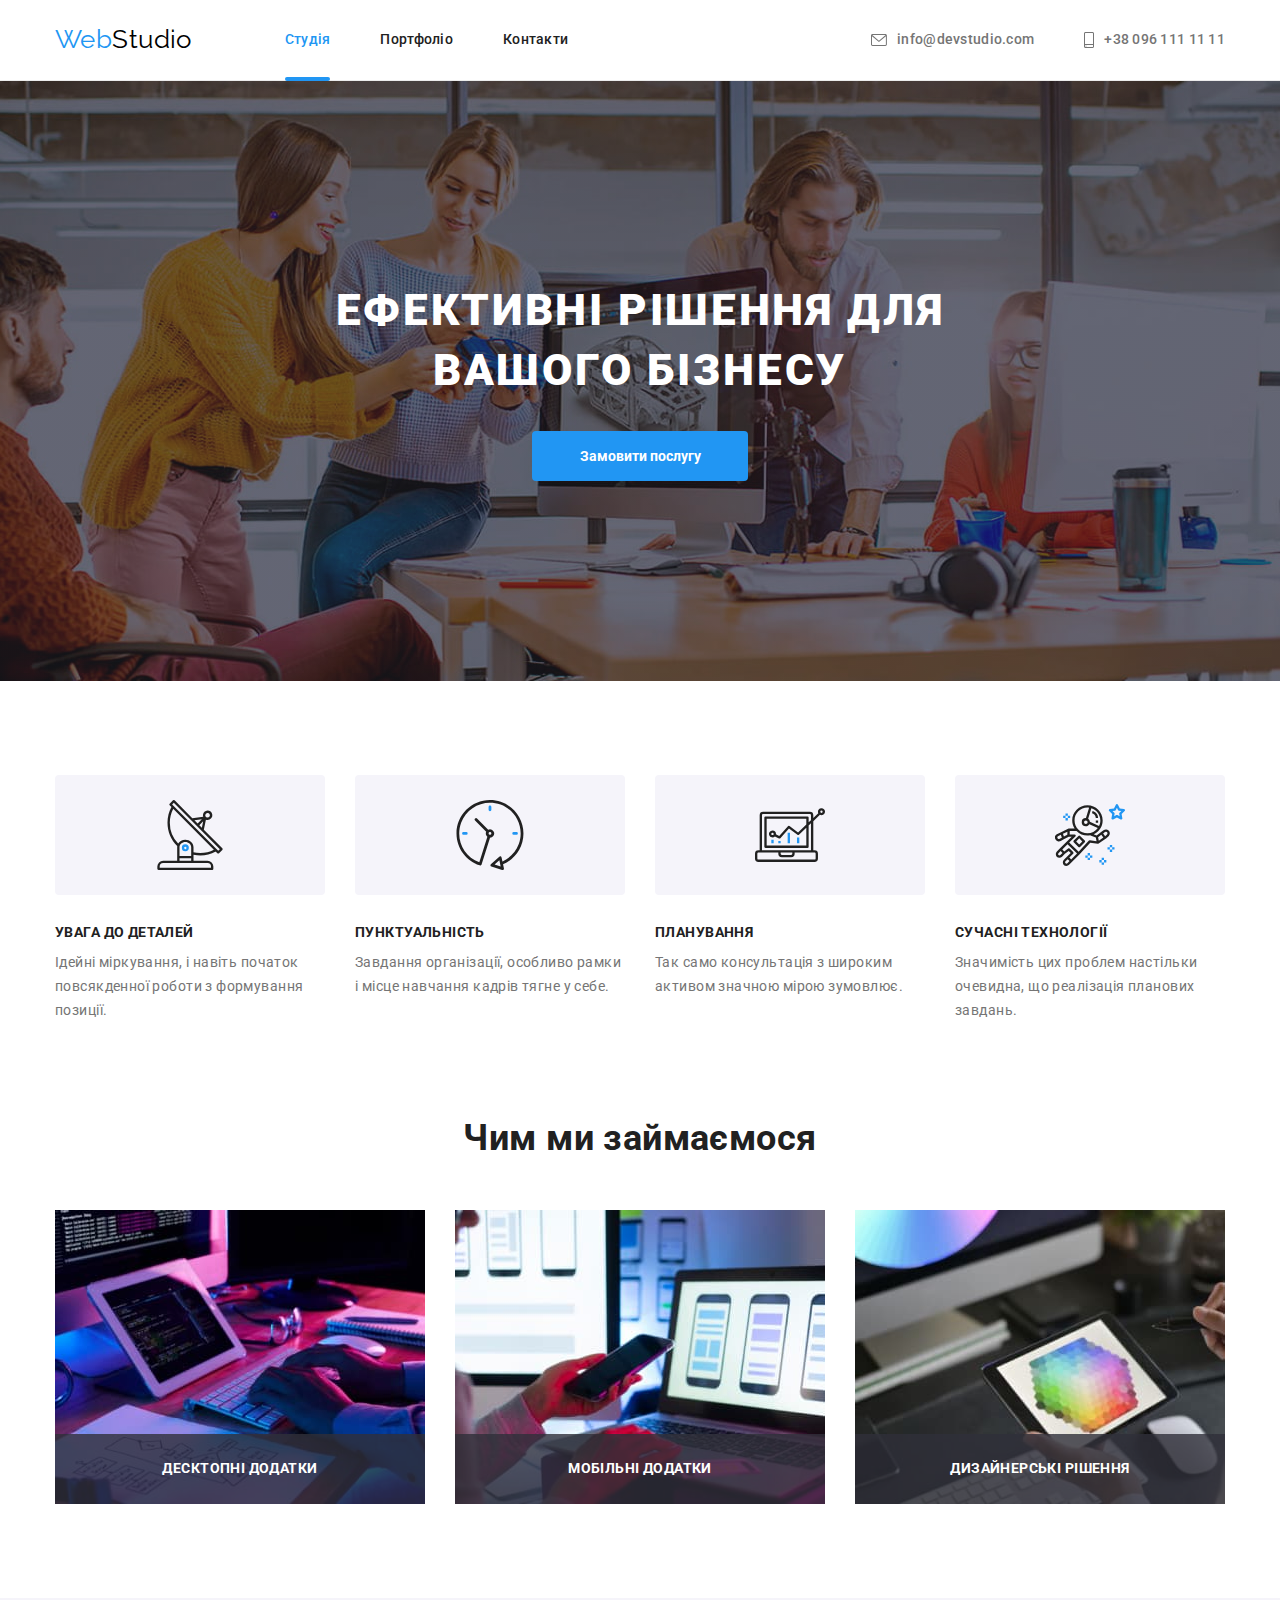
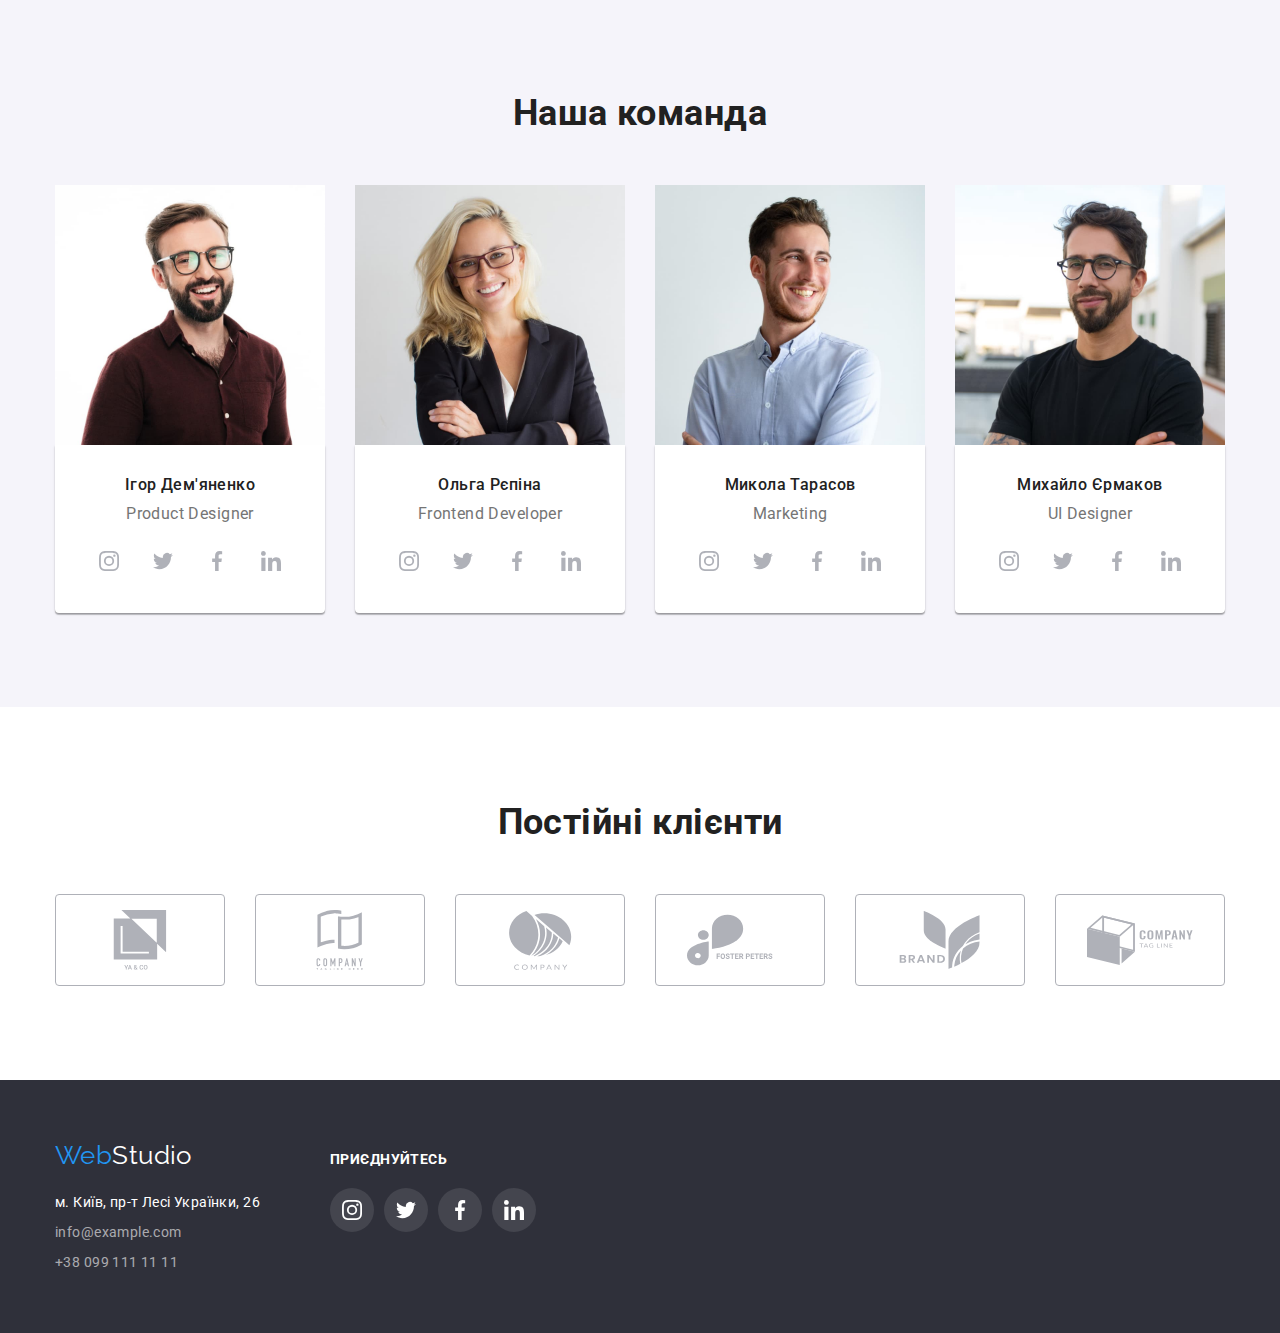
==== index.html @ 0e6f574f "Add previous work" ====
<!DOCTYPE html>
<html lang="uk">

<head>
    <meta charset="UTF-8">
    <meta http-equiv="X-UA-Compatible" content="IE=edge">
    <meta name="viewport" content="width=device-width, initial-scale=1.0">
    <title>Студія</title>
    <link
        href="https://fonts.googleapis.com/css2?family=Raleway:wght@700&family=Roboto:wght@400;500;700;900&display=swap"
        rel="stylesheet" />
    <link rel="stylesheet"
        href="https://cdnjs.cloudflare.com/ajax/libs/modern-normalize/1.1.0/modern-normalize.min.css">
    <link rel="stylesheet" href="./css/styles.css" />
</head>

<body>
    <header>
        <div class="container header">
            <nav class="main-nav">
                <a class="logo" href="./index.html"><span class="accent">Web</span>Studio</a>
                <ul class="site-nav list">
                    <li class="item"><a class="link current" href="./index.html">Студія</a></li>
                    <li class="item"><a class="link" href="./portfolio.html">Портфоліо</a></li>
                    <li class="item"><a class="link" href="">Контакти</a></li>
                </ul>
            </nav>
            <ul class="contacts list">
                <li class="item">
                    <a class="link" href="mailto:info@devstudio.com">
                        <svg class="contacts-icon" width="16" height="12">
                            <use href="./images/icons.svg#envelope"></use>
                        </svg>
                        info@devstudio.com
                    </a>
                </li>
                <li class="item">
                    <a class="link" href="tel:+380961111111">
                        <svg class="contacts-icon" width="10" height="16">
                            <use href="./images/icons.svg#smartphone"></use>
                        </svg>
                        +38 096 111 11 11
                    </a>
                </li>
            </ul>
        </div>
    </header>
    <main>
        <!-- Hero -->
        <section class="section hero">
            <div class="container">
                <h1 class="hero-title">Ефективні рішення для вашого бізнесу</h1>
                <button data-modal-open type="button" class="button primary">Замовити послугу</button>
            </div>
            <div class="backdrop is-hidden" data-modal>
                <div class="modal">
                    <button data-modal-close type="button" class="button-close">
                        <svg class="modal-close" width="11" height="11">
                            <use href="./images/icons.svg#Vector"></use>
                        </svg>
                    </button>
                </div>
            </div>
        </section>
        <!-- Features -->
        <section class="section">
            <div class="container">
                <h2 class="hidden">Особливості</h2>
                <ul class="features-list list">
                    <li class="item">
                        <div class="features-list icon-box">
                            <svg class="features-list icon" width="70" height="70">
                                <use href="./images/icons.svg#antenna"></use>
                            </svg>
                        </div>
                        <h3 class="title">УВАГА ДО ДЕТАЛЕЙ</h3>
                        <p class="text">Ідейні міркування, і навіть початок повсякденної роботи з формування позиції.
                        </p>
                    </li>
                    <li class="item">
                        <div class="features-list icon-box">
                            <svg class="features-list icon" width="70" height="70">
                                <use href="./images/icons.svg#clock"></use>
                            </svg>
                        </div>
                        <h3 class="title">ПУНКТУАЛЬНІСТЬ</h3>
                        <p class="text">Завдання організації, особливо рамки і місце навчання кадрів тягне у себе.</p>
                    </li>
                    <li class="item">
                        <div class="features-list icon-box">
                            <svg class="features-list icon" width="70" height="70">
                                <use href="./images/icons.svg#diagram"></use>
                            </svg>
                        </div>
                        <h3 class="title">ПЛАНУВАННЯ</h3>
                        <p class="text">Так само консультація з широким активом значною мірою зумовлює.</p>
                    </li>
                    <li class="item">
                        <div class="features-list icon-box">
                            <svg class="features-list icon" width="70" height="70">
                                <use href="./images/icons.svg#astronaut"></use>
                            </svg>
                        </div>
                        <h3 class="title">СУЧАСНІ ТЕХНОЛОГІЇ</h3>
                        <p class="text">Значимість цих проблем настільки очевидна, що реалізація планових завдань.</p>
                    </li>
                </ul>
            </div>
        </section>
        <!-- Work -->
        <section class="section work">
            <div class="container">
                <h2 class="section-title">Чим ми займаємося</h2>
                <ul class="work-list list">
                    <li class="item">
                        <img src="./images/work/box1.jpg" alt="Программирование" width="370" height="294">
                        <h3 class="title">ДЕСКТОПНІ ДОДАТКИ</h3>
                    </li>
                    <li class="item">
                        <img src="./images/work/box2.jpg" alt="Адаптация к мобильным версиям" width="370" height="294">
                        <h3 class="title">МОБІЛЬНІ ДОДАТКИ</h3>
                    </li>
                    <li class="item">
                        <img src="./images/work/box3.jpg" alt="Дизайн" width="370" height="294">
                        <h3 class="title">ДИЗАЙНЕРСЬКІ РІШЕННЯ</h3>
                    </li>
                </ul>
            </div>
        </section>
        <!-- Team -->
        <section class="section team">
            <div class="container">
                <h2 class="section-title">Наша команда</h2>
                <ul class="team-list list">
                    <li class="item">
                        <img src="./images/team/product_designer.jpg" alt="Product Designer" width="270" height="260">
                        <div class="team-border">
                            <h3 class="title">Ігор Дем'яненко</h3>
                            <p class="text">Product Designer</p>
                            <ul class="team-icon list">
                                <li class="item">
                                    <a class="team-icon link" href="">
                                        <svg class="social-icon" width="20" height="20">
                                            <use href="./images/icons.svg#instagram"></use>
                                        </svg>
                                    </a>
                                </li>
                                <li class="item">
                                    <a class="team-icon link" href="">
                                        <svg class="social-icon" width="20" height="20">
                                            <use href="./images/icons.svg#twitter"></use>
                                        </svg>
                                    </a>
                                </li>
                                <li class="item">
                                    <a class="team-icon link" href="">
                                        <svg class="social-icon" width="20" height="20">
                                            <use href="./images/icons.svg#facebook"></use>
                                        </svg>
                                    </a>
                                </li>
                                <li class="item">
                                    <a class="team-icon link" href="">
                                        <svg class="social-icon" width="20" height="20">
                                            <use href="./images/icons.svg#linkedin"></use>
                                        </svg>
                                    </a>
                                </li>
                            </ul>
                        </div>
                    </li>
                    <li class="item">
                        <img src="./images/team/frontend_developer.jpg" alt="Frontend Developer" width="270"
                            height="260">
                        <div class="team-border">
                            <h3 class="title">Ольга Рєпіна</h3>
                            <p class="text">Frontend Developer</p>
                            <ul class="team-icon list">
                                <li class="item">
                                    <a class="team-icon link" href="">
                                        <svg class="social-icon" width="20" height="20">
                                            <use href="./images/icons.svg#instagram"></use>
                                        </svg>
                                    </a>
                                </li>
                                <li class="item">
                                    <a class="team-icon link" href="">
                                        <svg class="social-icon" width="20" height="20">
                                            <use href="./images/icons.svg#twitter"></use>
                                        </svg>
                                    </a>
                                </li>
                                <li class="item">
                                    <a class="team-icon link" href="">
                                        <svg class="social-icon" width="20" height="20">
                                            <use href="./images/icons.svg#facebook"></use>
                                        </svg>
                                    </a>
                                </li>
                                <li class="item">
                                    <a class="team-icon link" href="">
                                        <svg class="social-icon" width="20" height="20">
                                            <use href="./images/icons.svg#linkedin"></use>
                                        </svg>
                                    </a>
                                </li>
                            </ul>
                        </div>
                    </li>
                    <li class="item">
                        <img src="./images/team/marketing.jpg" alt="Marketing" width="270" height="260">
                        <div class="team-border">
                            <h3 class="title">Микола Тарасов</h3>
                            <p class="text">Marketing</p>
                            <ul class="team-icon list">
                                <li class="item">
                                    <a class="team-icon link" href="">
                                        <svg class="social-icon" width="20" height="20">
                                            <use href="./images/icons.svg#instagram"></use>
                                        </svg>
                                    </a>
                                </li>
                                <li class="item">
                                    <a class="team-icon link" href="">
                                        <svg class="social-icon" width="20" height="20">
                                            <use href="./images/icons.svg#twitter"></use>
                                        </svg>
                                    </a>
                                </li>
                                <li class="item">
                                    <a class="team-icon link" href="">
                                        <svg class="social-icon" width="20" height="20">
                                            <use href="./images/icons.svg#facebook"></use>
                                        </svg>
                                    </a>
                                </li>
                                <li class="item">
                                    <a class="team-icon link" href="">
                                        <svg class="social-icon" width="20" height="20">
                                            <use href="./images/icons.svg#linkedin"></use>
                                        </svg>
                                    </a>
                                </li>
                            </ul>
                        </div>
                    </li>
                    <li class="item">
                        <img src="./images/team/ui_designer.jpg" alt="UI Designer" width="270" height="260">
                        <div class="team-border">
                            <h3 class="title">Михайло Єрмаков</h3>
                            <p class="text">UI Designer</p>
                            <ul class="team-icon list">
                                <li class="item">
                                    <a class="team-icon link" href="">
                                        <svg class="social-icon" width="20" height="20">
                                            <use href="./images/icons.svg#instagram"></use>
                                        </svg>
                                    </a>
                                </li>
                                <li class="item">
                                    <a class="team-icon link" href="">
                                        <svg class="social-icon" width="20" height="20">
                                            <use href="./images/icons.svg#twitter"></use>
                                        </svg>
                                    </a>
                                </li>
                                <li class="item">
                                    <a class="team-icon link" href="">
                                        <svg class="social-icon" width="20" height="20">
                                            <use href="./images/icons.svg#facebook"></use>
                                        </svg>
                                    </a>
                                </li>
                                <li class="item">
                                    <a class="team-icon link" href="">
                                        <svg class="social-icon" width="20" height="20">
                                            <use href="./images/icons.svg#linkedin"></use>
                                        </svg>
                                    </a>
                                </li>
                            </ul>
                        </div>
                    </li>
                </ul>
            </div>
        </section>
        <section class="section clients">
            <div class="container">
                <h2 class="section-title">Постійні клієнти</h2>
                <ul class="clients list">
                    <li class="item">
                        <a class="clients link" href="">
                            <svg class="clients-icon" width="106" height="60">
                                <use href="./images/icons.svg#group_1"></use>
                            </svg>
                        </a>
                    </li>
                    <li class="item">
                        <a class="clients link" href="">
                            <svg class="clients-icon" width="106" height="60">
                                <use href="./images/icons.svg#group_2"></use>
                            </svg>
                        </a>
                    </li>
                    <li class="item">
                        <a class="clients link" href="">
                            <svg class="clients-icon" width="106" height="60">
                                <use href="./images/icons.svg#group_3"></use>
                            </svg>
                        </a>
                    </li>
                    <li class="item">
                        <a class="clients link" href="">
                            <svg class="clients-icon" width="106" height="60">
                                <use href="./images/icons.svg#group_4"></use>
                            </svg>
                        </a>
                    </li>
                    <li class="item">
                        <a class="clients link" href="">
                            <svg class="clients-icon" width="106" height="60">
                                <use href="./images/icons.svg#group_5"></use>
                            </svg>
                        </a>
                    </li>
                    <li class="item">
                        <a class="clients link" href="">
                            <svg class="clients-icon" width="106" height="60">
                                <use href="./images/icons.svg#group_6"></use>
                            </svg>
                        </a>
                    </li>
                </ul>
            </div>
        </section>
    </main>
    <footer>
        <div class="container">
            <div class="container-flex">
                <div class="contacts-flex">
                    <a class="logo" href="./index.html"><span class="accent">Web</span>Studio</a>
                    <address>
                        <ul class="foot-list list">
                            <li class="item"><a class="address" href="">м. Київ, пр-т Лесі Українки, 26</a></li>
                            <li class="item"><a class="link" href="mailto:info@example.com">info@example.com</a></li>
                            <li class="item"><a class="link" href="tel:+380991111111">+38 099 111 11 11</a></li>
                        </ul>
                    </address>
                </div>
                <div class="social-section">
                    <p class="social-section text">ПРИЄДНУЙТЕСЬ</p>
                    <ul class="social-list list">
                        <li class="item">
                            <a class="social-list link" href="">
                                <svg class="footer-social-icon" width="20" height="20">
                                    <use href="./images/icons.svg#instagram"></use>
                                </svg>
                            </a>
                        </li>
                        <li class="item">
                            <a class="social-list link" href="">
                                <svg class="footer-social-icon" width="20" height="20">
                                    <use href="./images/icons.svg#twitter"></use>
                                </svg>
                            </a>
                        </li>
                        <li class="item">
                            <a class="social-list link" href="">
                                <svg class="footer-social-icon" width="20" height="20">
                                    <use href="./images/icons.svg#facebook"></use>
                                </svg>
                            </a>
                        </li>
                        <li class="item">
                            <a class="social-list link" href="">
                                <svg class="footer-social-icon" width="20" height="20">
                                    <use href="./images/icons.svg#linkedin"></use>
                                </svg>
                            </a>
                        </li>
                    </ul>
                </div>
            </div>
        </div>
    </footer>
    <script src="./js/modal.js"></script>
</body>

</html>
---- css/styles.css ----
/* цвет основного текста #212121 */
/* вторичный цвет текста #757575 */
/* белый #FFFFFF */
/* футер (номер, почта) rgba(255, 255, 255, 0.6); */
/* акцент #2196F3 */
/* вторичный цвет фона #F5F4FA */
/* фон героя+футера #2F303A */

:root {
  --primary-text-color: #212121;
  --second-text-color: #757575;
  --accent-color: #2196f3;
  --basic-white: #fff;
  --second-background-color: #f5f4fa;
  --hero-footer-background-color: #2f303a;
  --logo-color: #000000;
  --foot-text-color: rgba(255, 255, 255, 0.6);
  --features-icon-box: #f5f4fa;
  --clients-border-box: #afb1b8;
  --footer-social-circle: rgba(255, 255, 255, 0.1);
  --work-text-bc: rgba(47, 48, 58, 0.8);
  --portfolio-animation: rgba(33, 150, 243, 0.9);
  --backdrop-background-color: rgba(0, 0, 0, 0.2);
}
html {
  box-sizing: border-box;
}
*,
*::after,
*::before {
  box-sizing: inherit;
}
/* Стили для обнуления верхних отступов у элементов */
h1,
h2,
h3,
h4,
h5,
h6,
p {
  margin: 0;
}
/* Класс для обнуления базовых свойств у списков (ul) */
ul {
  list-style: none;
  padding: 0;
  margin: 0;
}
/* Класс для обнуления базовых свойств у ссылок */
a {
  text-decoration: none;
  color: inherit;
}
/* Свойства для корректного отображения картинок */
img {
  display: block;
  max-width: 100%;
  height: auto;
}
body {
  font-family: Roboto, sans-serif;
  font-size: 14px;
  letter-spacing: 0.03em;

  background-color: var(--basic-white);
  color: var(--primary-text-color);
}
header {
  border-bottom: 1px solid #ececec;
}
.header,
.main-nav {
  display: flex;
  align-items: center;
  justify-content: flex-start;
}
.container {
  width: 1200px;
  padding-left: 15px;
  padding-right: 15px;
  margin-left: auto;
  margin-right: auto;
}

/* Logo */

.logo {
  font-family: Raleway, sans-serif;
  font-size: 26px;
  line-height: 1.2;
  text-decoration: none;

  color: var(--logo-color);
}
.logo .accent {
  color: var(--accent-color);
}

/* Navigation */

.site-nav {
  display: flex;
  margin-left: 93px;
}
.site-nav .item + .item {
  margin-left: 50px;
}
.site-nav .link {
  position: relative;

  display: block;
  padding-top: 32px;
  padding-bottom: 32px;

  font-weight: 500;
  line-height: 1.14;
  letter-spacing: 0.02em;
  text-decoration: none;

  color: var(--primary-text-color);

  transition: color 250ms cubic-bezier(0.4, 0, 0.2, 1);
}
.site-nav .link:hover,
.site-nav .link:focus {
  color: var(--accent-color);
}
.site-nav .link.current {
  color: var(--accent-color);
}

.site-nav .link.current::after {
  content: '';
  position: absolute;
  bottom: -1px;
  left: 0;

  width: 100%;
  height: 4px;

  background-color: var(--accent-color);
  border-radius: 2px;
}

/* Contacts in header */

.contacts {
  display: flex;
  margin-left: auto;
}
.contacts .item + .item {
  margin-left: 50px;
}
.contacts .link {
  display: flex;
  align-items: center;
  padding: 32px 0;

  font-weight: 500;
  line-height: 1.14;
  letter-spacing: 0.02em;
  text-decoration: none;

  color: var(--second-text-color);

  transition: color 250ms cubic-bezier(0.4, 0, 0.2, 1);
}
.contacts-icon {
  margin-right: 10px;
  fill: currentColor;
}
.contacts .link:hover,
.contacts .link:focus {
  color: var(--accent-color);
}

/* Hero */

.hero {
  text-align: center;
  background-color: var(--hero-footer-background-color);
}
.hero-title {
  width: 696px;
  margin-left: auto;
  margin-right: auto;
  margin-bottom: 30px;

  font-weight: 900;
  font-size: 44px;
  line-height: 1.36;
  text-align: center;
  letter-spacing: 0.06em;
  text-transform: uppercase;

  color: var(--basic-white);
}

/* Modal window */

.backdrop {
  position: fixed;
  top: 0;
  left: 0;

  width: 100%;
  height: 100%;

  background-color: var(--backdrop-background-color);

  opacity: 1;
  transition: opacity 250ms cubic-bezier(0.4, 0, 0.2, 1);
}
.backdrop.is-hidden {
  opacity: 0;
  pointer-events: none;
}
.backdrop.is-hidden .modal {
  transform: translate(-50%, 0);
}
.modal {
  position: absolute;
  top: 50%;
  left: 50%;

  min-width: 528px;
  min-height: 581px;

  background-color: var(--basic-white);
  box-shadow: 0px 1px 3px rgba(0, 0, 0, 0.12), 0px 1px 1px rgba(0, 0, 0, 0.14),
    0px 2px 1px rgba(0, 0, 0, 0.2);
  border-radius: 4px;

  transform: translate(-50%, -50%);
  transition: transform 250ms cubic-bezier(0.4, 0, 0.2, 1);
}
.button-close {
  position: absolute;
  top: 8px;
  right: 8px;
  width: 30px;
  height: 30px;
  align-items: center;
  justify-content: center;

  background-color: transparent;
  border-color: rgba(0, 0, 0, 0.1);
  border-radius: 50%;

  transition: border-color 250ms cubic-bezier(0.4, 0, 0.2, 1);
}
.button-close:hover,
.button-close:focus {
  border-color: #000000;
}

/* Features */

.features-list {
  display: flex;
  flex-wrap: wrap;
}
.features-list .item {
  width: 270px;
  margin-right: 30px;
}
.features-list .item:last-child {
  margin-right: 0;
}
.features-list.icon-box {
  display: flex;
  width: 270px;
  height: 120px;
  margin-bottom: 30px;
  align-items: center;
  justify-content: center;

  background-color: var(--features-icon-box);
  border-radius: 4px;
}
.features-list .title {
  margin-bottom: 10px;

  font-size: 14px;
  line-height: 1.14;
  text-transform: uppercase;
}
.features-list .text {
  line-height: 1.71;

  color: var(--second-text-color);
}
.hidden {
  position: absolute;
  width: 1px;
  height: 1px;
  margin: -1px;
  border: 0;
  padding: 0;
  white-space: nowrap;
  clip-path: inset(100%);
  clip: rect(0 0 0 0);
  overflow: hidden;
}

/* Sections */

.section {
  padding-top: 94px;
  padding-bottom: 94px;
}
.section.hero {
  max-width: 1600px;
  height: 600px;
  padding: 200px 0;
  margin-left: auto;
  margin-right: auto;

  background-image: linear-gradient(to right, rgba(47, 48, 58, 0.4), rgba(47, 48, 58, 0.4)),
    url(../images/hero.jpg);
  background-repeat: no-repeat;
  background-position: center;
  background-size: cover;
}
.section.work {
  padding-top: 0;
}
.section-title {
  margin-bottom: 50px;

  font-size: 36px;
  line-height: 1.2;
  text-align: center;
}

/* Work section */

.work-list {
  display: flex;
}
.work-list .item {
  position: relative;
  z-index: -1;

  margin-right: 30px;
}
.work-list .item:last-child {
  margin-right: 0;
}
.work-list .title {
  position: absolute;
  bottom: 0;

  width: 370px;
  min-height: 70px;
  padding: 27px 0;

  font-size: 14px;
  line-height: 1.14;
  text-align: center;
  text-transform: uppercase;

  color: var(--basic-white);
  background-color: var(--work-text-bc);
}

/* Team section */

.team-list {
  display: flex;
}
.team-list .item {
  width: 270px;
  margin-right: 30px;
}
.team-list .item:last-child {
  margin-right: 0;
}
.section.team {
  background-color: var(--second-background-color);
}
.team-list .title {
  margin-bottom: 10px;
  font-weight: 500;
  font-size: 16px;
  line-height: 1.19;
  text-align: center;
}
.team-list .text {
  font-size: 16px;
  line-height: 1.19;
  text-align: center;

  color: var(--second-text-color);
}
.team-border {
  padding: 30px 0;

  background-color: var(--basic-white);
  box-shadow: 0px 1px 3px rgba(0, 0, 0, 0.12), 0px 1px 1px rgba(0, 0, 0, 0.14),
    0px 2px 1px rgba(0, 0, 0, 0.2);
  border-radius: 0px 0px 4px 4px;
}
.team-icon.list {
  display: flex;
  margin-top: 16px;
  padding: 0 32px;
}
.team-icon .item {
  margin-right: 10px;
}
.team-icon .item:last-child {
  margin-right: 0;
}
.team-icon.link {
  display: flex;
  width: 44px;
  height: 44px;
  align-items: center;
  justify-content: center;

  color: var(--clients-border-box);
  background-color: var(--basic-white);
  border-radius: 50%;

  transition: color 250ms cubic-bezier(0.4, 0, 0.2, 1),
    background-color 250ms cubic-bezier(0.4, 0, 0.2, 1);
}
.team-icon .social-icon {
  fill: currentColor;
}
.team-icon.link:hover,
.team-icon.link:focus {
  color: var(--basic-white);
  background-color: var(--accent-color);
}
/* Clients */
.clients.list {
  display: flex;
}
.clients.link {
  display: flex;
  width: 170px;
  height: 92px;
  align-items: center;
  justify-content: center;

  color: var(--clients-border-box);
  border-radius: 4px;
  border: 1px solid var(--clients-border-box);

  transition: color 250ms cubic-bezier(0.4, 0, 0.2, 1), border 250ms cubic-bezier(0.4, 0, 0.2, 1);
}
.clients .item {
  margin-right: 30px;
}
.clients .item:last-child {
  margin-right: 0;
}
.clients-icon {
  fill: currentColor;
}
.clients.link:hover,
.clients.link:focus {
  color: var(--accent-color);
  border: 1px solid var(--accent-color);
}

/* Portfolio buttons */

.button-list {
  display: flex;
  flex-wrap: wrap;
  margin-bottom: 50px;
  justify-content: center;
}
.button-list .button {
  min-height: 38px;
  padding: 6px 22px;
  border: 1px solid transparent;
  font-weight: 500;
}
.button-list .item {
  margin-right: 8px;
}
.button-list .item:last-child {
  margin-right: 0;
}
.button.current {
  color: var(--basic-white);
  background-color: var(--accent-color);
  box-shadow: 0px 3px 1px rgba(0, 0, 0, 0.1), 0px 1px 2px rgba(0, 0, 0, 0.08),
    0px 2px 2px rgba(0, 0, 0, 0.12);
}

/* Portfolio list */

.portfolio-list {
  display: flex;
  flex-wrap: wrap;
}
.portfolio-list .item {
  width: 370px;
  margin-right: 30px;
  margin-bottom: 30px;
}
.portfolio-list .item:nth-child(3n) {
  margin-right: 0;
}
.portfolio-list .item:nth-last-child(-n + 3) {
  margin-bottom: 0;
}
.portfolio-border {
  min-width: 322px;
  padding: 20px 24px;

  border: 1px solid #eeeeee;
  border-top: transparent;
}
.portfolio-list .title {
  margin-bottom: 4px;
  font-size: 18px;
  line-height: 2;
  letter-spacing: 0.06em;
}
.portfolio-list .text {
  font-size: 16px;
  line-height: 1.88;

  color: var(--second-text-color);
}
.portfolio-link {
  position: relative;
  display: block;

  transition: box-shadow 250ms cubic-bezier(0.4, 0, 0.2, 1);
}
.portfolio-link:hover,
.portfolio-link:focus {
  box-shadow: 0px 4px 4px rgba(0, 0, 0, 0.25);
}

/* Portfolio-animation */

.portfolio-description {
  position: absolute;
  top: 0;
  padding: 63px 24px;

  font-size: 18px;
  line-height: 1.56;
  text-align: left;

  color: var(--basic-white);
}
.portfolio-thumb {
  position: relative;
  overflow: hidden;
}
.portfolio-overlay {
  position: absolute;
  top: 0;
  left: 0;
  width: 100%;
  height: 100%;
  background-color: var(--portfolio-animation);

  transform: translateY(100%);
  transition: transform 250ms cubic-bezier(0.4, 0, 0.2, 1);
}
.portfolio-link:hover .portfolio-overlay {
  transform: translateY(0);
}

/* Footer */

footer {
  padding: 60px 0;
  background-color: var(--hero-footer-background-color);
}
footer .logo {
  display: block;
  margin-bottom: 20px;
  color: var(--basic-white);
}
.foot-list .item {
  margin-bottom: 9px;
}
.foot-list .item:last-child {
  margin-bottom: 0;
}
.foot-list .address {
  font-style: normal;
  line-height: 1.5;
  text-decoration: none;

  color: var(--basic-white);
}
.foot-list .link {
  font-style: normal;
  line-height: 1.5;
  text-decoration: none;

  color: var(--foot-text-color);

  transition: color 250ms cubic-bezier(0.4, 0, 0.2, 1);
}
.foot-list .link:hover,
.foot-list .link:focus {
  color: var(--accent-color);
}

/* Social in footer */

.container-flex {
  display: flex;
  gap: 70px;
  align-items: baseline;
}
.social-section.text {
  margin-bottom: 20px;

  font-weight: 700;
  line-height: 1.14;
  color: var(--basic-white);
}
.social-list {
  display: flex;
}
.social-list .item {
  margin-right: 10px;
}
.social-list .item:last-child {
  margin-right: 0;
}
.social-list.link {
  display: flex;
  width: 44px;
  height: 44px;
  align-items: center;
  justify-content: center;

  color: var(--basic-white);
  background-color: var(--footer-social-circle);
  border-radius: 50%;

  transition: color 250ms cubic-bezier(0.4, 0, 0.2, 1),
    background-color 250ms cubic-bezier(0.4, 0, 0.2, 1);
}
.footer-social-icon {
  fill: currentColor;
}
.social-list.link:hover,
.social-list.link:focus {
  background-color: var(--accent-color);
  color: var(--basic-white);
}

/* Button */

.button {
  background-color: var(--second-background-color);
  cursor: pointer;
  border-radius: 4px;

  transition: color 250ms cubic-bezier(0.4, 0, 0.2, 1),
    background-color 250ms cubic-bezier(0.4, 0, 0.2, 1),
    box-shadow 250ms cubic-bezier(0.4, 0, 0.2, 1);
}
.button:hover,
.button:focus {
  color: var(--basic-white);
  background-color: var(--accent-color);
  box-shadow: 0px 3px 1px rgba(0, 0, 0, 0.1), 0px 1px 2px rgba(0, 0, 0, 0.08),
    0px 2px 2px rgba(0, 0, 0, 0.12);
}
.button.primary {
  min-width: 216px;
  min-height: 50px;
  padding: 10px 32px;

  font-weight: 700;

  color: var(--basic-white);
  background-color: var(--accent-color);
  border: 1px solid transparent;

  transition: color 250ms cubic-bezier(0.4, 0, 0.2, 1),
    background-color 250ms cubic-bezier(0.4, 0, 0.2, 1);
}
.button.primary:hover,
.button.primary:focus {
  color: var(--accent-color);
  background-color: var(--basic-white);
}
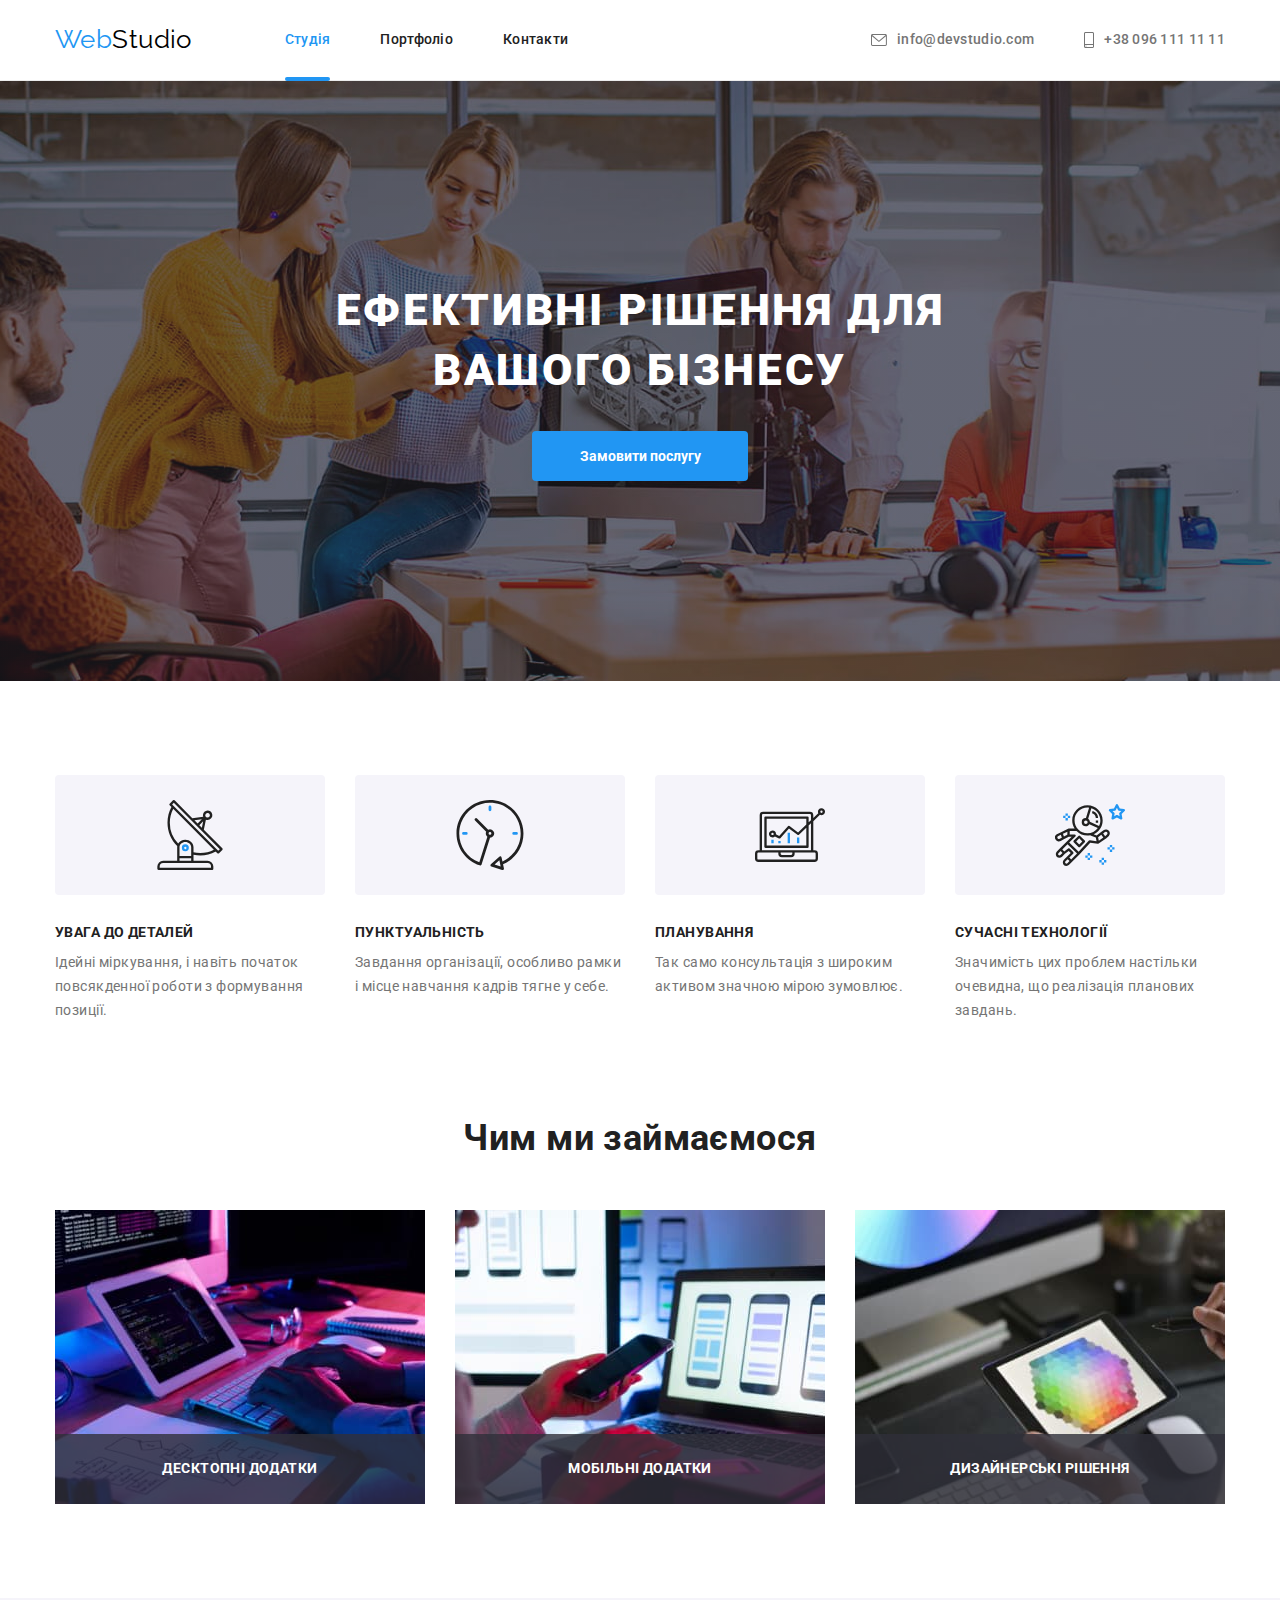
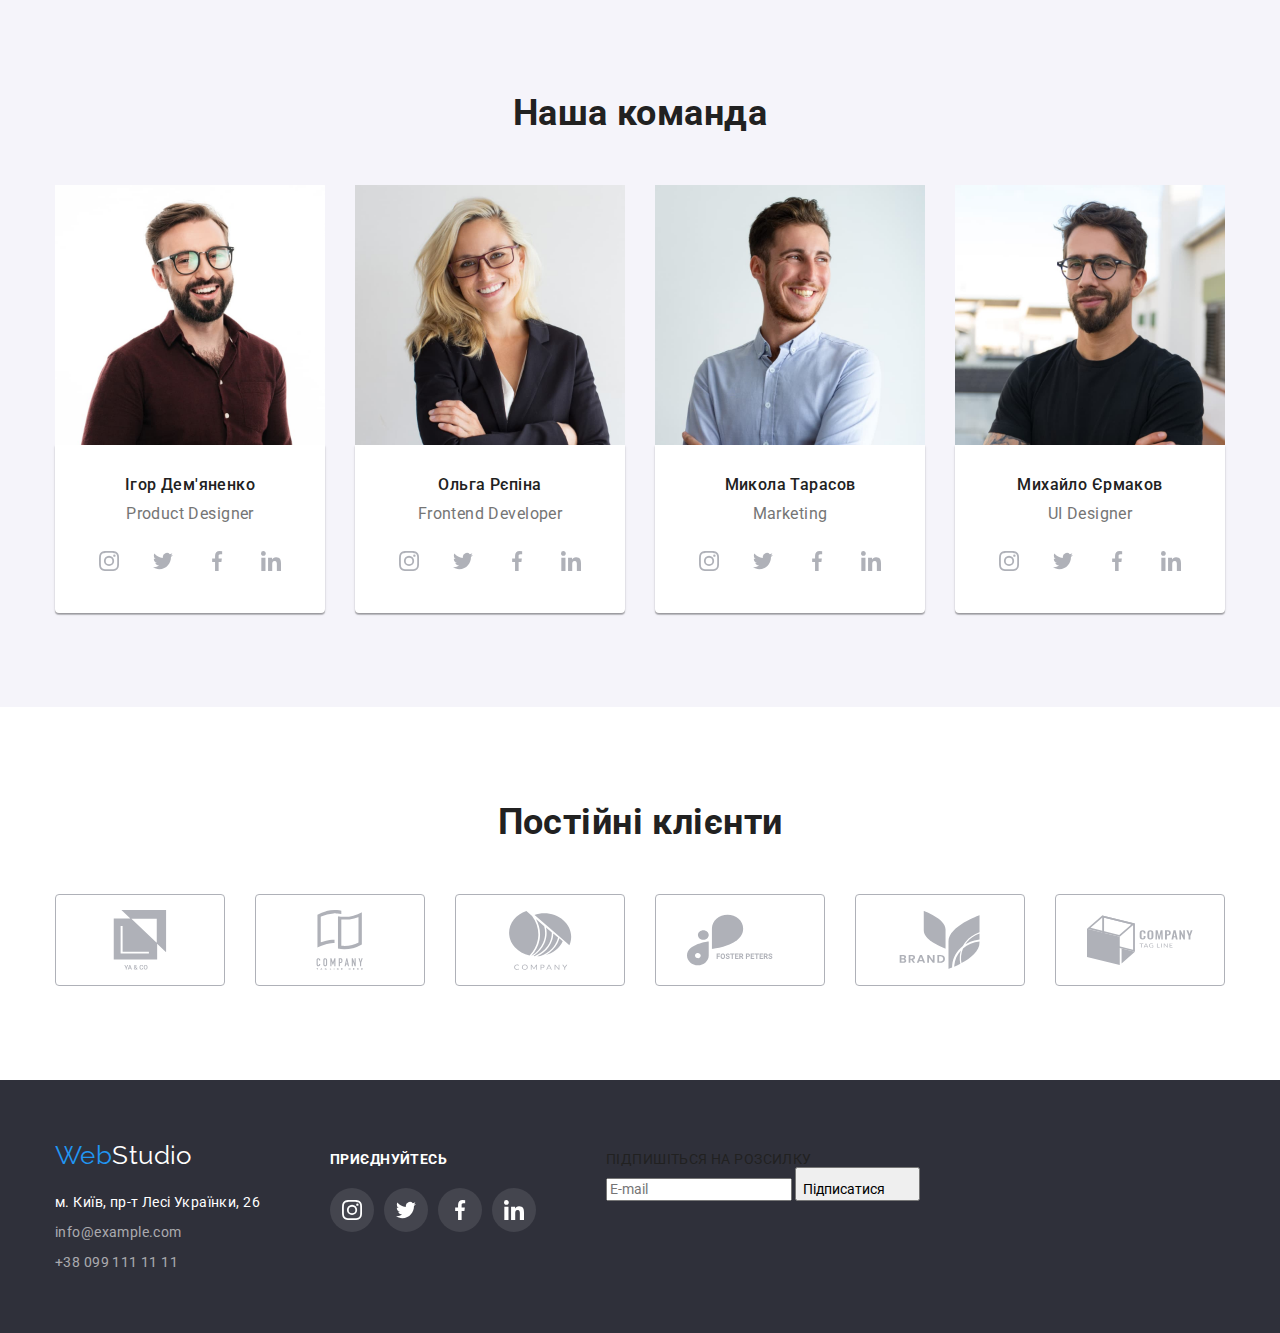
==== commit cd862750: "Update index.html" ====
--- a/index.html
+++ b/index.html
@@ -54,6 +54,43 @@
             </div>
             <div class="backdrop is-hidden" data-modal>
                 <div class="modal">
+                    <form class="form">
+                        <h2 class="title">Залиште свої дані, ми вам передзвонимо</h2>
+                        <div class="form-field">
+                            <label class="form-label" for="username">Ім'я</label>
+                            <input class="form-input" type="text" name="username" id="username">
+                            <svg class="form-icon" width="18" height="18">
+                                <use href="./images/icons.svg#name"></use>
+                            </svg>
+                        </div>
+                        <div class="form-field">
+                            <label class="form-label" for="number_phone">Телефон</label>
+                            <input class="form-input" type="tel" name="number_phone" id="number_phone">
+                            <svg class="form-icon" width="18" height="18">
+                                <use href="./images/icons.svg#phone"></use>
+                            </svg>
+                        </div>
+                        <div class="form-field">
+                            <label class="form-label" for="email">Пошта</label>
+                            <input class="form-input" type="email" name="email" id="email">
+                            <svg class="form-icon" width="18" height="18">
+                                <use href="./images/icons.svg#post"></use>
+                            </svg>
+                        </div>
+                        <div class="form-field">
+                            <label class="form-label" for="feedback">Коментар</label>
+                            <textarea name="feedback" id="feedback" placeholder="Введіть текст"></textarea>
+                        </div>
+                        <div class="form-field-check">
+                            <label class="check label" for="policy">
+                                <input class="checkbox" type="checkbox" name="policy" id="policy">
+                                <span class="checkbox-icon"></span>
+                                Погоджуюся з розсилкою та приймаю
+                                <a сlass="link" href="">Умови договору</a>
+                            </label>
+                        </div>
+                        <button type="submit" class="form button">Відправити</button>
+                    </form>
                     <button data-modal-close type="button" class="button-close">
                         <svg class="modal-close" width="11" height="11">
                             <use href="./images/icons.svg#Vector"></use>
@@ -380,6 +417,18 @@
                         </li>
                     </ul>
                 </div>
+                <div class="mail-section">
+                    <p class="mail-section text">ПІДПИШІТЬСЯ НА РОЗСИЛКУ</p>
+                    <form class="mail-form">
+                        <label for="email"></label>
+                        <input type="email" name="email" placeholder="E-mail">
+                        <button type="submit" class="mail-button">Підписатися
+                            <svg class="mail-icon" width="24" height="24">
+                                <use href="./images/icons.svg#telegram"></use>
+                            </svg>
+                        </button>
+                    </form>
+                </div>
             </div>
         </div>
     </footer>
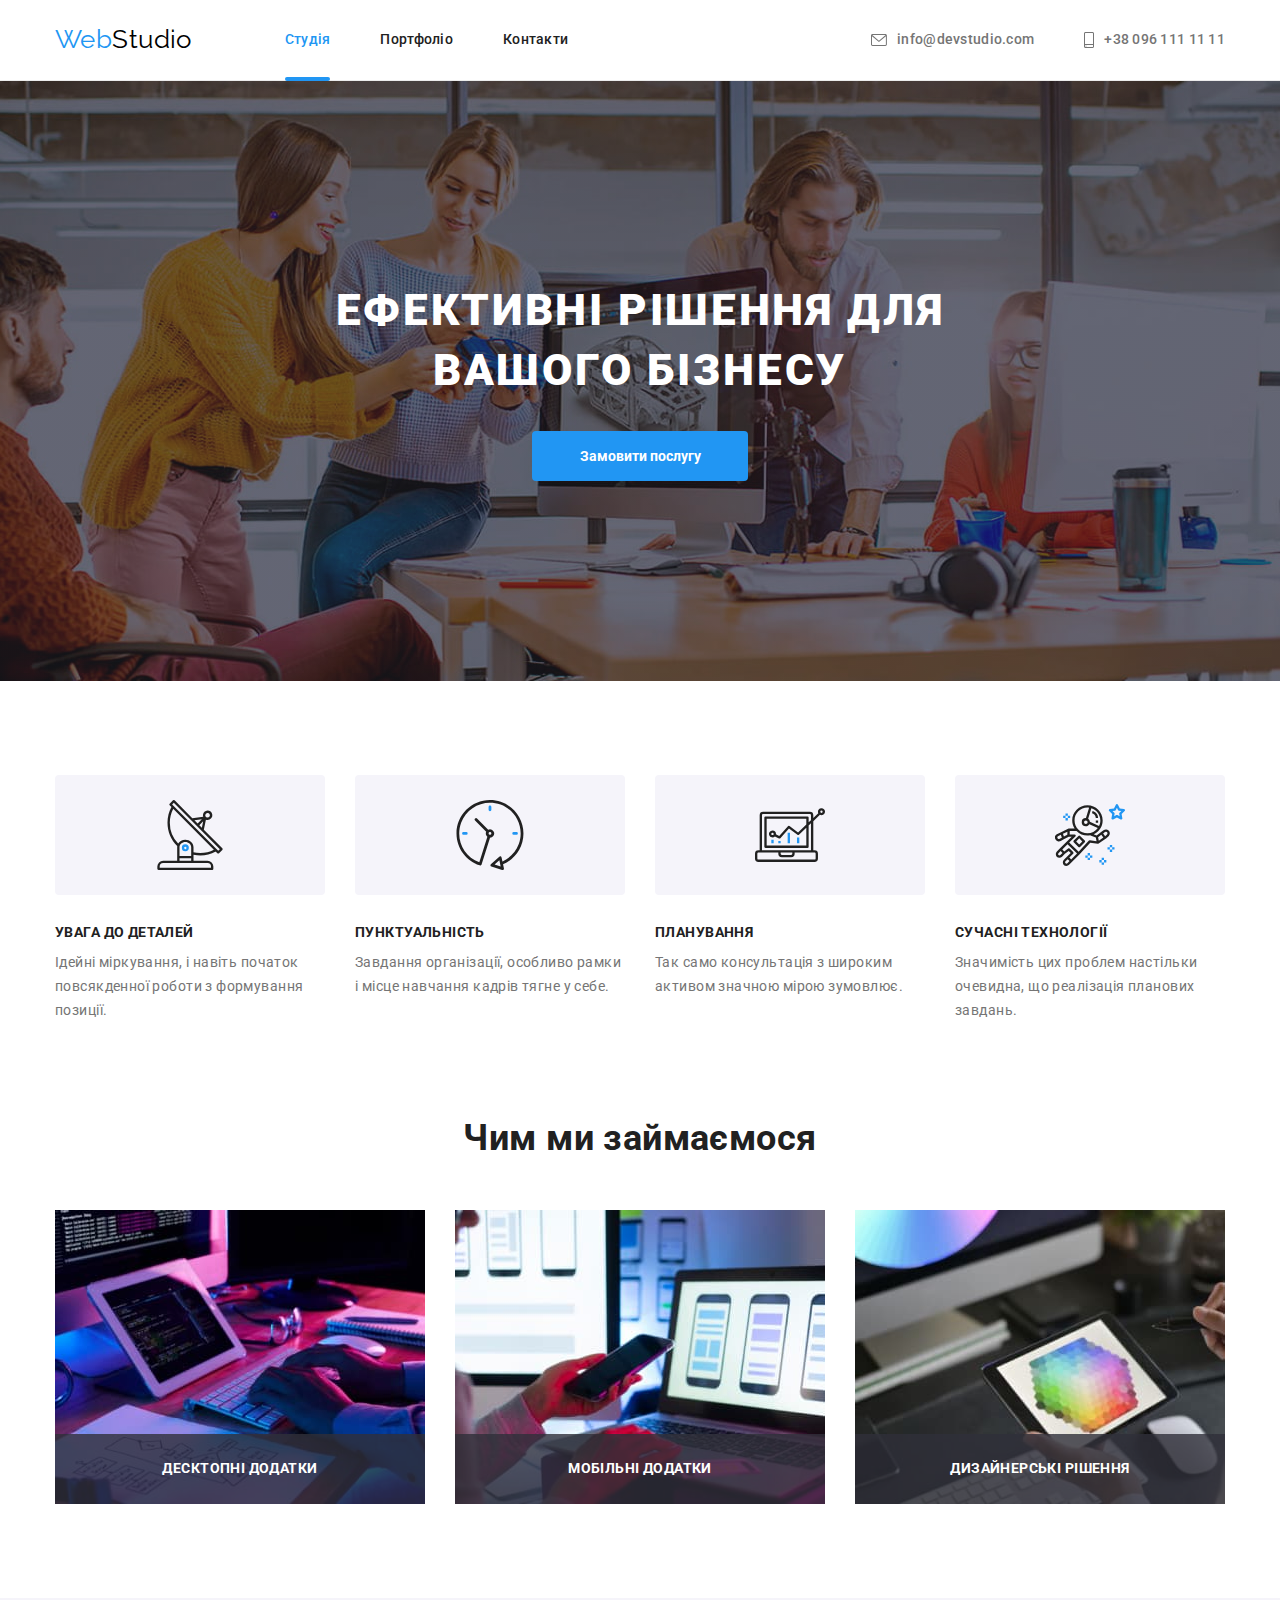
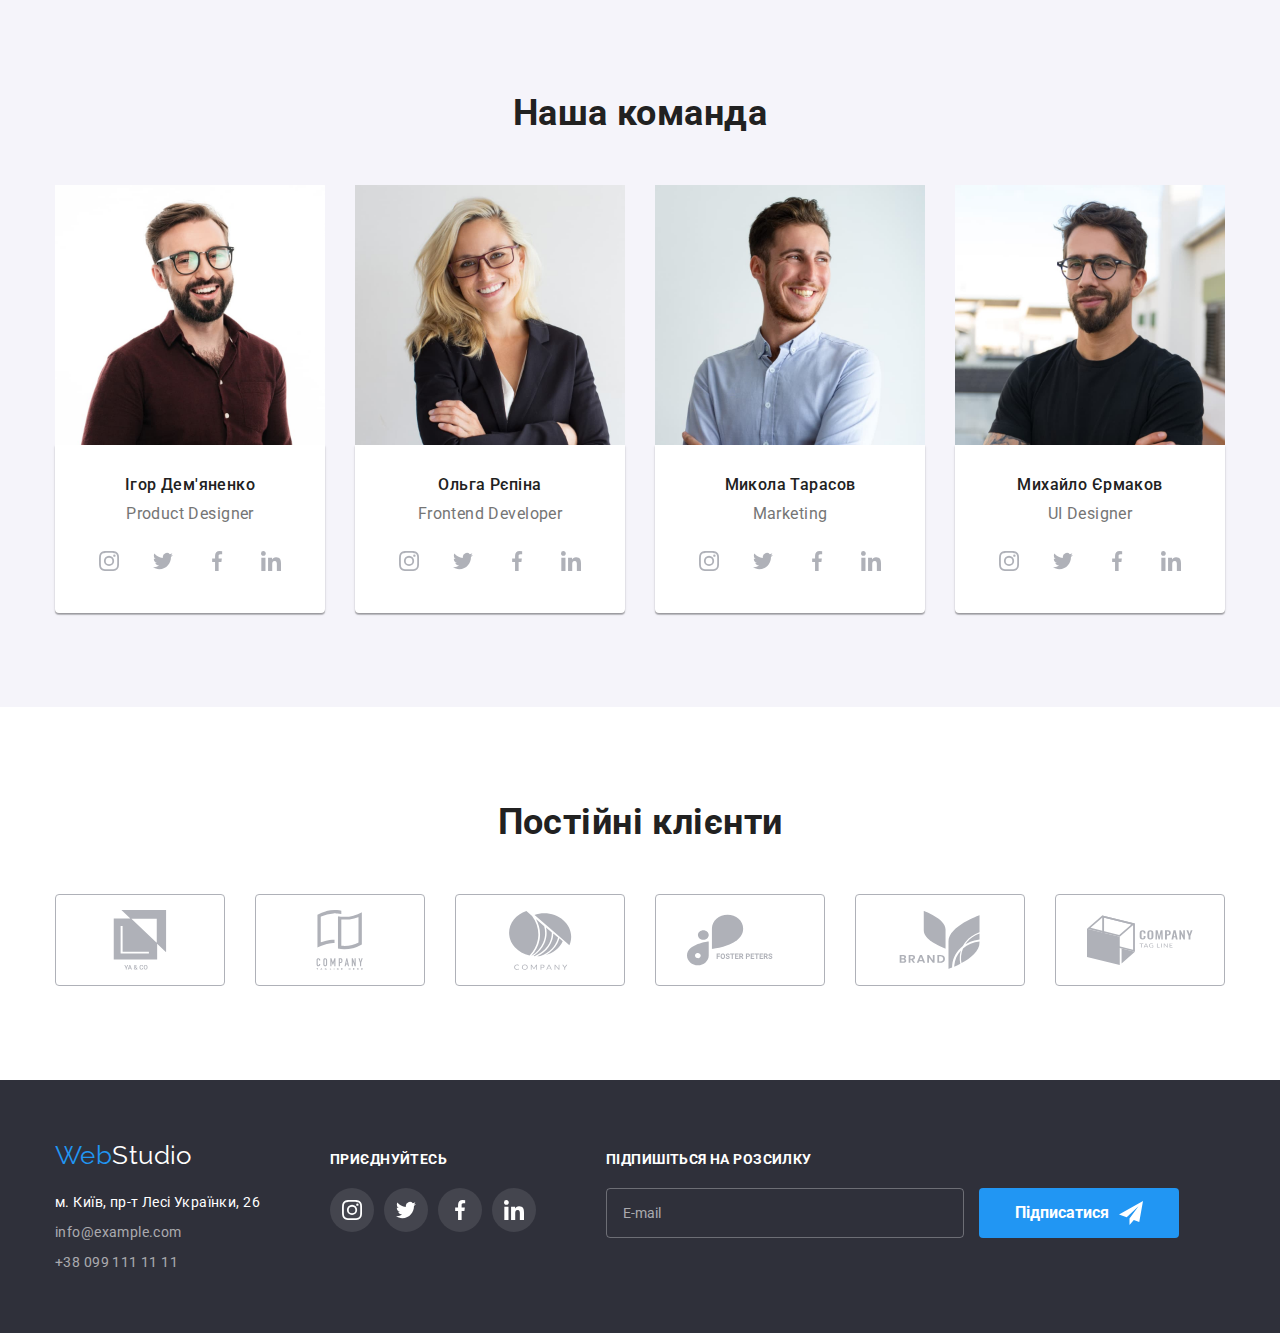
==== commit 7b96a733: "Update index.html" ====
--- a/index.html
+++ b/index.html
@@ -60,7 +60,7 @@
                             <label class="form-label" for="username">Ім'я</label>
                             <input class="form-input" type="text" name="username" id="username">
                             <svg class="form-icon" width="18" height="18">
-                                <use href="./images/icons.svg#name"></use>
+                                <use href="./images/icons.svg#person"></use>
                             </svg>
                         </div>
                         <div class="form-field">
@@ -74,7 +74,7 @@
                             <label class="form-label" for="email">Пошта</label>
                             <input class="form-input" type="email" name="email" id="email">
                             <svg class="form-icon" width="18" height="18">
-                                <use href="./images/icons.svg#post"></use>
+                                <use href="./images/icons.svg#email"></use>
                             </svg>
                         </div>
                         <div class="form-field">
--- a/css/styles.css
+++ b/css/styles.css
@@ -249,9 +249,126 @@
 
   transition: border-color 250ms cubic-bezier(0.4, 0, 0.2, 1);
 }
+.modal-close {
+  fill: currentColor;
+}
 .button-close:hover,
 .button-close:focus {
-  border-color: #000000;
+  color: var(--accent-color);
+}
+
+/* Form */
+
+.modal .title {
+  margin-top: 40px;
+  margin-bottom: 12px;
+
+  font-size: 20px;
+  line-height: 1.15;
+}
+textarea {
+  resize: none;
+  width: 100%;
+  height: 120px;
+  padding: 12px 16px;
+  border: 1px solid rgba(33, 33, 33, 0.2);
+  border-radius: 4px;
+  outline: none;
+}
+textarea::placeholder {
+  font-size: 12;
+  line-height: 1.17;
+  color: rgba(117, 117, 117, 0.5);
+}
+textarea:focus {
+  border-color: var(--accent-color);
+}
+.form {
+  padding: 0 40px;
+}
+.form-field {
+  position: relative;
+  display: flex;
+  flex-direction: column;
+  align-items: flex-start;
+  margin-bottom: 10px;
+}
+.form-label {
+  margin-bottom: 4px;
+
+  font-size: 12px;
+  line-height: 1.17;
+  color: var(--second-text-color);
+}
+.form-icon {
+  position: absolute;
+  display: inline-block;
+  top: 50%;
+  left: 12px;
+
+  fill: currentColor;
+}
+.form-input {
+  width: 100%;
+  height: 40px;
+  padding: 12px 42px;
+  border: 1px solid rgba(33, 33, 33, 0.2);
+  border-radius: 4px;
+  outline: none;
+}
+.form-input:focus {
+  border-color: var(--accent-color);
+}
+.form-input:focus + .form-icon {
+  color: var(--accent-color);
+}
+.form-field-check {
+  margin-top: 20px;
+}
+.check.label {
+  display: flex;
+  min-width: 425px;
+  align-items: center;
+  justify-content: center;
+  color: var(--second-text-color);
+}
+.form-field-check a {
+  margin-left: 4px;
+  text-decoration: underline;
+  color: var(--accent-color);
+}
+.checkbox {
+  appearance: none;
+}
+.checkbox-icon {
+  display: inline-block;
+  width: 16px;
+  height: 15px;
+  margin-right: 8px;
+  border: 2px solid var(--primary-text-color);
+  border-radius: 2px;
+}
+.checkbox:checked + .checkbox-icon {
+  background-color: var(--accent-color);
+  background-image: url(../images/icon_check.svg);
+  background-size: contain;
+  background-position: center;
+  border-color: var(--accent-color);
+}
+.form.button {
+  min-width: 200px;
+  min-height: 50px;
+  padding: 10px 52px;
+  margin-top: 30px;
+
+  font-weight: 700;
+  font-size: 16px;
+  line-height: 1.88;
+
+  color: var(--basic-white);
+  background-color: var(--accent-color);
+  border: 1px solid transparent;
+  box-shadow: 0px 4px 4px rgba(0, 0, 0, 0.15);
 }
 
 /* Features */
@@ -614,14 +731,16 @@
 
 .container-flex {
   display: flex;
+  align-items: baseline;
   gap: 70px;
-  align-items: baseline;
-}
-.social-section.text {
+}
+.social-section.text,
+.mail-section.text {
   margin-bottom: 20px;
 
   font-weight: 700;
   line-height: 1.14;
+  text-align: left;
   color: var(--basic-white);
 }
 .social-list {
@@ -655,7 +774,44 @@
   background-color: var(--accent-color);
   color: var(--basic-white);
 }
-
+.mail-form input {
+  width: 358px;
+  height: 50px;
+  padding: 15px 16px;
+  margin-right: 12px;
+  border: 1px solid rgba(255, 255, 255, 0.3);
+  border-radius: 4px;
+  background-color: transparent;
+}
+.mail-form input::placeholder {
+  color: rgba(255, 255, 255, 0.6);
+}
+.mail-button {
+  display: inline-flex;
+  align-items: center;
+  justify-content: center;
+  width: 200px;
+  height: 50px;
+  font-size: 16px;
+  font-weight: 700;
+  line-height: 1.88;
+  color: var(--basic-white);
+  background-color: var(--accent-color);
+  border: 1px solid transparent;
+  border-radius: 4px;
+
+  transition: color 250ms cubic-bezier(0.4, 0, 0.2, 1),
+    background-color 250ms cubic-bezier(0.4, 0, 0.2, 1);
+}
+.mail-icon {
+  margin-left: 10px;
+  fill: currentColor;
+}
+.mail-button:hover,
+.mail-button:focus {
+  color: var(--accent-color);
+  background-color: var(--basic-white);
+}
 /* Button */
 
 .button {
